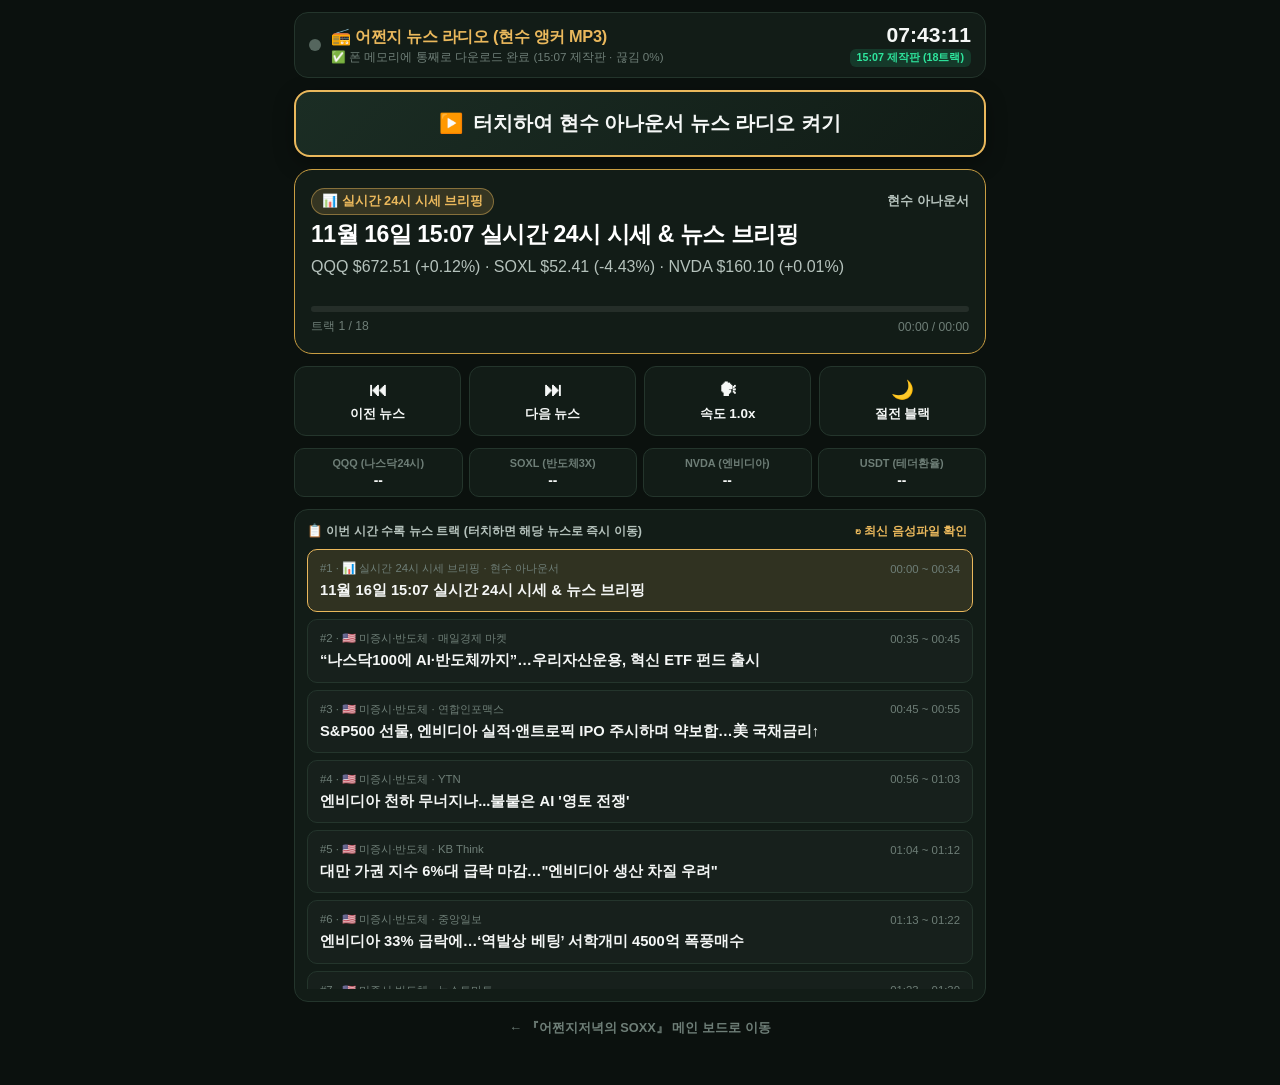
==== mp3.html @ 47e80080 "Add full memory-blob MP3 radio player (mp3.html) to eliminate browser cache and buffering" ====
<!DOCTYPE html>
<html lang="ko">
<head>
  <meta charset="UTF-8" />
  <meta name="viewport" content="width=device-width, initial-scale=1.0, maximum-scale=3.0, viewport-fit=cover" />
  <meta name="theme-color" content="#0B110E" />
  <meta name="apple-mobile-web-app-capable" content="yes" />
  <meta name="mobile-web-app-capable" content="yes" />
  <meta name="apple-mobile-web-app-status-bar-style" content="black-translucent" />
  <meta name="apple-mobile-web-app-title" content="어쩐지 뉴스라디오" />
  <title>📻 어쩐지 뉴스 라디오 (현수 아나운서 MP3)</title>
  <link rel="icon" type="image/svg+xml" href="./icon.svg" />
  <style>
    :root {
      --bg-main: #0b110e;
      --bg-card: #121c17;
      --bg-card-active: #182720;
      --border-soft: #24352c;
      --border-gold: #c89d42;
      --gold: #eab85c;
      --mint: #2ee59d;
      --text-main: #f5f7f6;
      --text-sub: #b5c2bc;
      --text-muted: #6e7e77;
    }

    body.oled-black {
      --bg-main: #000000;
      --bg-card: #050505;
      --bg-card-active: #0c0c0c;
      --border-soft: #1a1a1a;
    }

    * {
      box-sizing: border-box;
      -webkit-tap-highlight-color: transparent;
    }

    html, body {
      margin: 0;
      padding: 0;
      background: var(--bg-main);
      color: var(--text-main);
      font-family: -apple-system, BlinkMacSystemFont, "Apple SD Gothic Neo", "Pretendard", "Malgun Gothic", sans-serif;
      min-height: 100vh;
      overflow-x: hidden;
    }

    .radio-wrap {
      max-width: 720px;
      margin: 0 auto;
      padding: 12px 14px 48px;
      display: flex;
      flex-direction: column;
      gap: 12px;
    }

    .top-bar {
      display: flex;
      align-items: center;
      justify-content: space-between;
      gap: 8px;
      padding: 10px 14px;
      background: var(--bg-card);
      border: 1px solid var(--border-soft);
      border-radius: 14px;
    }

    .brand-box {
      display: flex;
      align-items: center;
      gap: 10px;
    }

    .live-dot {
      width: 12px;
      height: 12px;
      border-radius: 50%;
      background: #55665e;
      flex-shrink: 0;
    }

    .live-dot.on {
      background: var(--mint);
      box-shadow: 0 0 10px var(--mint);
      animation: pulseDot 1.8s infinite;
    }

    @keyframes pulseDot {
      0%, 100% { opacity: 1; transform: scale(1); }
      50% { opacity: 0.45; transform: scale(0.88); }
    }

    .brand-title {
      font-size: 1.02rem;
      font-weight: 800;
      letter-spacing: -0.02em;
      margin: 0;
      color: var(--gold);
    }

    .brand-sub {
      font-size: 0.73rem;
      color: var(--text-muted);
      margin: 2px 0 0;
    }

    .clock-box {
      text-align: right;
    }

    .clock-time {
      font-size: 1.32rem;
      font-weight: 900;
      font-variant-numeric: tabular-nums;
      color: var(--text-main);
    }

    .mini-badge {
      display: inline-block;
      font-size: 0.67rem;
      font-weight: 700;
      padding: 2px 7px;
      border-radius: 6px;
      background: rgba(46, 229, 157, 0.14);
      color: var(--mint);
      margin-top: 2px;
    }

    .hero-power-btn {
      width: 100%;
      padding: 18px 16px;
      border-radius: 16px;
      border: 2px solid var(--gold);
      background: linear-gradient(135deg, #1b2d24 0%, #111c16 100%);
      color: var(--text-main);
      font-size: 1.22rem;
      font-weight: 900;
      cursor: pointer;
      display: flex;
      align-items: center;
      justify-content: center;
      gap: 10px;
      box-shadow: 0 6px 20px rgba(0, 0, 0, 0.35);
    }

    .hero-power-btn.playing {
      background: linear-gradient(135deg, #0f3828 0%, #092218 100%);
      border-color: var(--mint);
      color: var(--mint);
    }

    .now-playing-board {
      background: var(--bg-card);
      border: 1.5px solid var(--border-gold);
      border-radius: 18px;
      padding: 18px 16px;
      min-height: 185px;
      display: flex;
      flex-direction: column;
      justify-content: space-between;
      gap: 12px;
    }

    .np-top-row {
      display: flex;
      align-items: center;
      justify-content: space-between;
      gap: 8px;
      flex-wrap: wrap;
    }

    .np-cat-pill {
      display: inline-flex;
      align-items: center;
      gap: 6px;
      background: rgba(234, 184, 92, 0.16);
      border: 1px solid rgba(234, 184, 92, 0.45);
      color: var(--gold);
      font-size: 0.8rem;
      font-weight: 800;
      padding: 4px 10px;
      border-radius: 999px;
    }

    .np-meta {
      font-size: 0.8rem;
      color: var(--text-sub);
      font-weight: 600;
    }

    .np-headline {
      font-size: 1.44rem;
      font-weight: 900;
      line-height: 1.38;
      letter-spacing: -0.02em;
      color: #ffffff;
      margin: 4px 0;
      word-break: keep-all;
    }

    .np-summary {
      font-size: 1.0rem;
      line-height: 1.5;
      color: var(--text-sub);
      margin: 0;
      word-break: keep-all;
    }

    .progress-bar-wrap {
      width: 100%;
      height: 6px;
      background: rgba(255, 255, 255, 0.08);
      border-radius: 999px;
      overflow: hidden;
      margin-top: 4px;
    }

    .progress-bar-fill {
      height: 100%;
      width: 0%;
      background: linear-gradient(90deg, var(--gold), var(--mint));
      transition: width 0.25s linear;
    }

    .np-footer {
      display: flex;
      align-items: center;
      justify-content: space-between;
      gap: 8px;
      padding-top: 6px;
      font-size: 0.76rem;
      color: var(--text-muted);
      font-variant-numeric: tabular-nums;
    }

    .control-grid {
      display: grid;
      grid-template-columns: repeat(4, 1fr);
      gap: 8px;
    }

    .ctrl-btn {
      background: var(--bg-card);
      border: 1px solid var(--border-soft);
      color: var(--text-main);
      padding: 12px 6px;
      border-radius: 12px;
      font-size: 0.84rem;
      font-weight: 800;
      cursor: pointer;
      display: flex;
      flex-direction: column;
      align-items: center;
      justify-content: center;
      gap: 4px;
    }

    .ctrl-btn:active {
      background: var(--bg-card-active);
    }

    .ctrl-btn .ic {
      font-size: 1.15rem;
    }

    .quote-strip {
      display: grid;
      grid-template-columns: repeat(4, 1fr);
      gap: 6px;
    }

    .q-item {
      background: var(--bg-card);
      border: 1px solid var(--border-soft);
      border-radius: 10px;
      padding: 8px 6px;
      text-align: center;
    }

    .q-sym {
      font-size: 0.68rem;
      font-weight: 800;
      color: var(--text-muted);
    }

    .q-val {
      font-size: 0.86rem;
      font-weight: 900;
      margin-top: 2px;
      font-variant-numeric: tabular-nums;
    }

    .up { color: #ff5c5c; }
    .dn { color: #4da3ff; }

    .section-box {
      background: var(--bg-card);
      border: 1px solid var(--border-soft);
      border-radius: 14px;
      padding: 12px;
    }

    .section-label {
      font-size: 0.78rem;
      font-weight: 800;
      color: var(--text-sub);
      margin-bottom: 8px;
      display: flex;
      align-items: center;
      justify-content: space-between;
    }

    .queue-list {
      display: flex;
      flex-direction: column;
      gap: 7px;
      max-height: 440px;
      overflow-y: auto;
    }

    .q-news-row {
      padding: 11px 12px;
      border-radius: 10px;
      border: 1px solid var(--border-soft);
      background: rgba(255, 255, 255, 0.02);
      cursor: pointer;
      display: flex;
      flex-direction: column;
      gap: 4px;
    }

    .q-news-row.current {
      border-color: var(--gold);
      background: rgba(234, 184, 92, 0.14);
    }

    .qn-meta {
      display: flex;
      align-items: center;
      justify-content: space-between;
      font-size: 0.71rem;
      color: var(--text-muted);
    }

    .qn-title {
      font-size: 0.92rem;
      font-weight: 700;
      color: var(--text-main);
      line-height: 1.38;
      word-break: keep-all;
    }
  </style>
</head>
<body>
  <div class="radio-wrap">
    <header class="top-bar">
      <div class="brand-box">
        <div class="live-dot" id="liveDot"></div>
        <div>
          <h1 class="brand-title">📻 어쩐지 뉴스 라디오 (현수 앵커 MP3)</h1>
          <p class="brand-sub" id="syncStatusTxt">통짜 MP3 연속 재생 · 버벅임 0% · 화면 꺼도 재생</p>
        </div>
      </div>
      <div class="clock-box">
        <div class="clock-time" id="clockTime">00:00:00</div>
        <span class="mini-badge" id="editionBadge">최신판 로드 중</span>
      </div>
    </header>

    <button type="button" class="hero-power-btn" id="btnPower">
      <span id="powerIcon">▶️</span>
      <span id="powerText">터치하여 현수 아나운서 뉴스 라디오 켜기</span>
    </button>

    <!-- 실제 단일 MP3 오디오 엘리먼트 (화면 잠금/백그라운드에서도 끊김 없이 연속 재생) -->
    <audio id="radioAudio" preload="auto" loop playsinline></audio>

    <section class="now-playing-board" aria-live="polite">
      <div>
        <div class="np-top-row">
          <span class="np-cat-pill" id="npCategory">📻 현수 아나운서 브리핑</span>
          <span class="np-meta" id="npSourceTime">통짜 MP3 방식 · 버벅임 제로</span>
        </div>
        <h2 class="np-headline" id="npHeadline">위 재생 버튼을 누르시면 미증시 방송과 동일한 현수 아나운서 목소리로 연속 재생됩니다.</h2>
        <p class="np-summary" id="npSummary">단일 MP3 음성파일을 통째로 재생하므로 폰 화면을 꺼놓아도(잠금화면에서도) 여자 기계음이나 버벅거림 없이 라디오처럼 계속 들으실 수 있습니다.</p>
      </div>
      <div>
        <div class="progress-bar-wrap">
          <div class="progress-bar-fill" id="progressBarFill"></div>
        </div>
        <div class="np-footer">
          <span id="npTrackInfo">대기 중</span>
          <span id="npTimeInfo">00:00 / 00:00</span>
        </div>
      </div>
    </section>

    <div class="control-grid">
      <button type="button" class="ctrl-btn" id="btnPrev">
        <span class="ic">⏮</span>
        <span>이전 뉴스</span>
      </button>
      <button type="button" class="ctrl-btn" id="btnNext">
        <span class="ic">⏭</span>
        <span>다음 뉴스</span>
      </button>
      <button type="button" class="ctrl-btn" id="btnSpeed">
        <span class="ic">🗣</span>
        <span id="speedLabel">속도 1.0x</span>
      </button>
      <button type="button" class="ctrl-btn" id="btnOled">
        <span class="ic">🌙</span>
        <span>절전 블랙</span>
      </button>
    </div>

    <div class="quote-strip">
      <div class="q-item">
        <div class="q-sym">QQQ (나스닥24시)</div>
        <div class="q-val" id="qQqq">--</div>
      </div>
      <div class="q-item">
        <div class="q-sym">SOXL (반도체3X)</div>
        <div class="q-val" id="qSoxl">--</div>
      </div>
      <div class="q-item">
        <div class="q-sym">NVDA (엔비디아)</div>
        <div class="q-val" id="qNvda">--</div>
      </div>
      <div class="q-item">
        <div class="q-sym">USDT (테더환율)</div>
        <div class="q-val" id="qUsdt">--</div>
      </div>
    </div>

    <section class="section-box">
      <div class="section-label">
        <span>📋 이번 시간 수록 뉴스 트랙 (터치하면 해당 뉴스로 즉시 이동)</span>
        <button type="button" id="btnReloadMeta" style="background:none;border:none;color:var(--gold);font-size:0.75rem;font-weight:800;cursor:pointer;">↻ 최신 음성파일 확인</button>
      </div>
      <div class="queue-list" id="trackList">
        <div style="padding:20px;text-align:center;color:var(--text-muted);">뉴스 라디오 목록을 불러오는 중...</div>
      </div>
    </section>

    <div style="text-align:center;margin-top:4px;">
      <a href="./index.html" style="color:var(--text-muted);font-size:0.8rem;text-decoration:none;font-weight:700;">← 『어쩐지저녁의 SOXX』 메인 보드로 이동</a>
    </div>
  </div>

  <script>
    (function () {
      "use strict";

      const audio = document.getElementById("radioAudio");
      const speeds = [0.95, 1.0, 1.08, 1.18];
      let speedIdx = 1;
      let cues = [];
      let currentCueIdx = -1;
      let loadedUpdatedAt = "";
      let oledBlack = localStorage.getItem("evening_radio_oled") === "1";

      if (oledBlack) document.body.classList.add("oled-black");

      function fmtSec(sec) {
        if (!sec || isNaN(sec) || sec < 0) return "00:00";
        const m = Math.floor(sec / 60);
        const s = Math.floor(sec % 60);
        return `${String(m).padStart(2, "0")}:${String(s).padStart(2, "0")}`;
      }

      function updateMediaSession(cue) {
        if ("mediaSession" in navigator && cue) {
          try {
            navigator.mediaSession.metadata = new MediaMetadata({
              title: cue.title || "어쩐지 뉴스 라디오",
              artist: `${cue.category || "실시간 뉴스"} · ${cue.source || "현수 아나운서"}`,
              album: "어쩐지의 미국 증시 라이브",
            });
            navigator.mediaSession.setActionHandler("play", () => audio.play());
            navigator.mediaSession.setActionHandler("pause", () => audio.pause());
            navigator.mediaSession.setActionHandler("nexttrack", () => jumpToCue(currentCueIdx + 1));
            navigator.mediaSession.setActionHandler("previoustrack", () => jumpToCue(currentCueIdx - 1));
          } catch (_) {}
        }
      }

      let currentBlobUrl = null;

      async function loadRadioPackage(forceReloadAudio = false) {
        try {
          const ts = Date.now();
          const r = await fetch(`./latest_news_radio.json?t=${ts}`, { cache: "no-store" });
          if (!r.ok) return;
          const data = await r.json();
          if (!data || !Array.isArray(data.cues)) return;

          const isNewEdition = loadedUpdatedAt !== data.updated_at;
          loadedUpdatedAt = data.updated_at || "";
          cues = data.cues;

          document.getElementById("editionBadge").textContent = `${data.updated_hm || "최신"} 제작판 (${data.track_count || cues.length}트랙)`;
          document.getElementById("syncStatusTxt").textContent =
            `음성파일 버퍼링 중... (${data.updated_at})`;

          if (isNewEdition || forceReloadAudio || !audio.src) {
            const wasPlaying = !audio.paused;
            const mp3Resp = await fetch(`./latest_news_radio.mp3?v=${encodeURIComponent(loadedUpdatedAt || ts)}`, { cache: "no-store" });
            if (mp3Resp.ok) {
              const blob = await mp3Resp.blob();
              if (currentBlobUrl) URL.revokeObjectURL(currentBlobUrl);
              currentBlobUrl = URL.createObjectURL(blob);
              audio.src = currentBlobUrl;
              audio.playbackRate = speeds[speedIdx];
              document.getElementById("syncStatusTxt").textContent =
                `✅ 폰 메모리에 통째로 다운로드 완료 (${data.updated_hm} 제작판 · 끊김 0%)`;
              if (wasPlaying) {
                audio.play().catch(() => {});
              }
            }
          }

          renderTrackList();
          if (currentCueIdx < 0 && cues.length > 0) {
            applyCueToUI(0);
          }
        } catch (_) {}
      }

      function applyCueToUI(idx) {
        if (!cues.length) return;
        const safeIdx = Math.max(0, Math.min(cues.length - 1, idx));
        currentCueIdx = safeIdx;
        const c = cues[safeIdx];
        document.getElementById("npCategory").textContent = c.category || "📻 뉴스 브리핑";
        document.getElementById("npSourceTime").textContent = c.source || "현수 아나운서";
        document.getElementById("npHeadline").textContent = c.title || "";
        document.getElementById("npSummary").textContent = c.summary || "";
        document.getElementById("npTrackInfo").textContent = `트랙 ${safeIdx + 1} / ${cues.length}`;
        updateMediaSession(c);

        document.querySelectorAll("#trackList .q-news-row").forEach((el, i) => {
          el.classList.toggle("current", i === safeIdx);
        });
      }

      function jumpToCue(idx) {
        if (!cues.length) return;
        const target = (idx + cues.length) % cues.length;
        const cue = cues[target];
        if (!cue) return;
        audio.currentTime = Math.max(0, cue.start);
        applyCueToUI(target);
        if (audio.paused) {
          audio.play().catch(() => {});
        }
      }

      function renderTrackList() {
        const el = document.getElementById("trackList");
        if (!cues.length) return;
        el.innerHTML = cues
          .map(
            (c, i) => `
            <div class="q-news-row ${i === currentCueIdx ? "current" : ""}" data-idx="${i}">
              <div class="qn-meta">
                <span>#${i + 1} · ${c.category || ""} · ${c.source || ""}</span>
                <span>${fmtSec(c.start)} ~ ${fmtSec(c.end)}</span>
              </div>
              <div class="qn-title">${c.title}</div>
            </div>
          `
          )
          .join("");

        el.querySelectorAll(".q-news-row").forEach((row) => {
          row.addEventListener("click", () => {
            const idx = parseInt(row.getAttribute("data-idx") || "0", 10);
            jumpToCue(idx);
          });
        });
      }

      function syncPowerUI() {
        const btn = document.getElementById("btnPower");
        const ic = document.getElementById("powerIcon");
        const txt = document.getElementById("powerText");
        const dot = document.getElementById("liveDot");
        if (!audio.paused) {
          btn.classList.add("playing");
          ic.textContent = "⏸";
          txt.textContent = "현수 아나운서 뉴스 라디오 재생 중 (터치 시 일시정지)";
          dot.classList.add("on");
        } else {
          btn.classList.remove("playing");
          ic.textContent = "▶️";
          txt.textContent = "터치하여 현수 아나운서 뉴스 라디오 켜기";
          dot.classList.remove("on");
        }
      }

      audio.addEventListener("play", syncPowerUI);
      audio.addEventListener("pause", syncPowerUI);
      audio.addEventListener("timeupdate", () => {
        const cur = audio.currentTime || 0;
        const dur = audio.duration || 1;
        document.getElementById("progressBarFill").style.width = `${Math.min(100, (cur / dur) * 100).toFixed(1)}%`;
        document.getElementById("npTimeInfo").textContent = `${fmtSec(cur)} / ${fmtSec(dur)}`;

        for (let i = 0; i < cues.length; i++) {
          if (cur >= cues[i].start && cur <= cues[i].end + 0.6) {
            if (currentCueIdx !== i) {
              applyCueToUI(i);
            }
            break;
          }
        }
      });

      document.getElementById("btnPower").addEventListener("click", () => {
        if (audio.paused) {
          audio.play().catch(() => {});
        } else {
          audio.pause();
        }
      });

      document.getElementById("btnPrev").addEventListener("click", () => jumpToCue(currentCueIdx - 1));
      document.getElementById("btnNext").addEventListener("click", () => jumpToCue(currentCueIdx + 1));

      document.getElementById("btnSpeed").addEventListener("click", () => {
        speedIdx = (speedIdx + 1) % speeds.length;
        audio.playbackRate = speeds[speedIdx];
        document.getElementById("speedLabel").textContent = `속도 ${speeds[speedIdx]}x`;
      });

      document.getElementById("btnOled").addEventListener("click", () => {
        oledBlack = !oledBlack;
        localStorage.setItem("evening_radio_oled", oledBlack ? "1" : "0");
        document.body.classList.toggle("oled-black", oledBlack);
      });

      document.getElementById("btnReloadMeta").addEventListener("click", () => {
        loadRadioPackage(true);
      });

      async function refreshLiveQuotes() {
        try {
          const [bnResp, ubResp] = await Promise.all([
            fetch("https://fapi.binance.com/fapi/v1/ticker/24hr", { cache: "no-store" }).catch(() => null),
            fetch("https://api.upbit.com/v1/ticker?markets=KRW-USDT", { cache: "no-store" }).catch(() => null),
          ]);
          if (bnResp && bnResp.ok) {
            const rows = await bnResp.json();
            const map = {};
            rows.forEach((r) => { map[r.symbol] = r; });
            const setQ = (id, sym) => {
              const o = map[sym];
              const el = document.getElementById(id);
              if (!o || !el) return;
              const p = parseFloat(o.lastPrice);
              const pct = parseFloat(o.priceChangePercent);
              el.textContent = `$${p.toFixed(2)} (${pct >= 0 ? "+" : ""}${pct.toFixed(1)}%)`;
              el.className = "q-val " + (pct >= 0 ? "up" : "dn");
            };
            setQ("qQqq", "QQQUSDT");
            setQ("qSoxl", "SOXLUSDT");
            setQ("qNvda", "NVDAUSDT");
          }
          if (ubResp && ubResp.ok) {
            const u = await ubResp.json();
            if (u[0]?.trade_price) {
              document.getElementById("qUsdt").textContent = `${Math.round(u[0].trade_price).toLocaleString()}원`;
            }
          }
        } catch (_) {}
      }

      setInterval(() => {
        const d = new Date();
        document.getElementById("clockTime").textContent =
          `${String(d.getHours()).padStart(2, "0")}:${String(d.getMinutes()).padStart(2, "0")}:${String(d.getSeconds()).padStart(2, "0")}`;
      }, 1000);

      loadRadioPackage(true);
      refreshLiveQuotes();
      // 3분마다 새 MP3 버전이 올라왔는지 자동 확인
      setInterval(() => loadRadioPackage(false), 180 * 1000);
      setInterval(refreshLiveQuotes, 30 * 1000);
    })();
  </script>
</body>
</html>
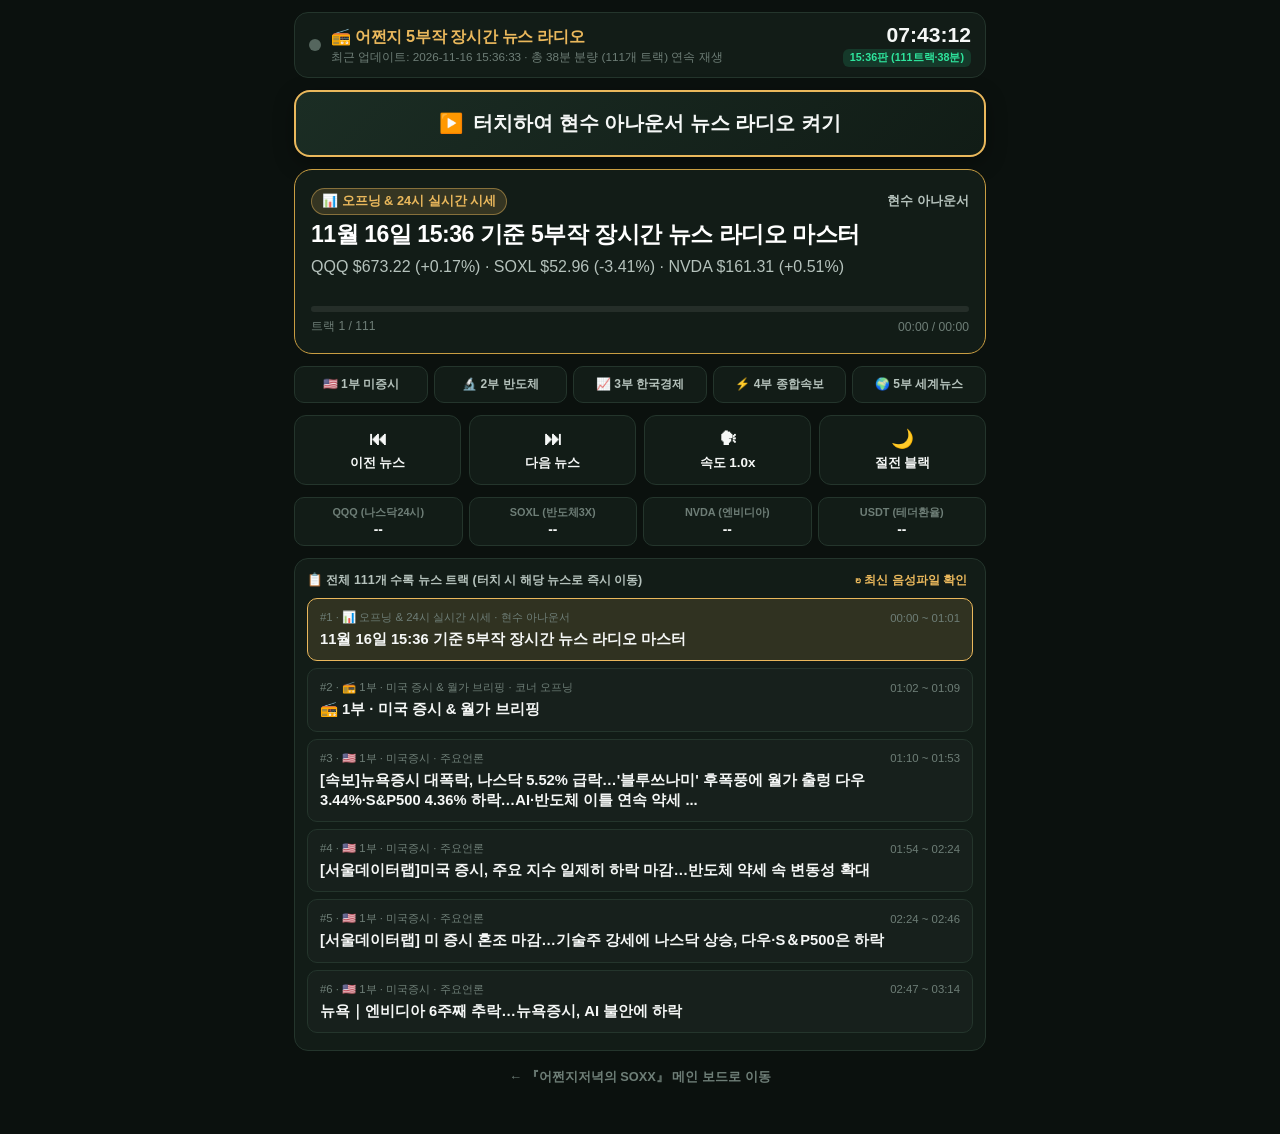
==== commit be05d473: "Deploy 5-part 40-min (111 tracks) seamless Hyunsu news radio MP3" ====
--- a/mp3.html
+++ b/mp3.html
@@ -8,7 +8,7 @@
   <meta name="mobile-web-app-capable" content="yes" />
   <meta name="apple-mobile-web-app-status-bar-style" content="black-translucent" />
   <meta name="apple-mobile-web-app-title" content="어쩐지 뉴스라디오" />
-  <title>📻 어쩐지 뉴스 라디오 (현수 아나운서 MP3)</title>
+  <title>📻 어쩐지 5부작 장시간 뉴스 라디오 (현수 아나운서 MP3)</title>
   <link rel="icon" type="image/svg+xml" href="./icon.svg" />
   <style>
     :root {
@@ -234,6 +234,30 @@
       font-variant-numeric: tabular-nums;
     }
 
+    .part-jump-grid {
+      display: grid;
+      grid-template-columns: repeat(5, 1fr);
+      gap: 6px;
+    }
+
+    .part-btn {
+      background: var(--bg-card);
+      border: 1px solid var(--border-soft);
+      color: var(--text-sub);
+      padding: 9px 4px;
+      border-radius: 10px;
+      font-size: 0.75rem;
+      font-weight: 800;
+      cursor: pointer;
+      text-align: center;
+    }
+
+    .part-btn:active, .part-btn.active {
+      border-color: var(--gold);
+      color: var(--gold);
+      background: rgba(234, 184, 92, 0.14);
+    }
+
     .control-grid {
       display: grid;
       grid-template-columns: repeat(4, 1fr);
@@ -358,8 +382,8 @@
       <div class="brand-box">
         <div class="live-dot" id="liveDot"></div>
         <div>
-          <h1 class="brand-title">📻 어쩐지 뉴스 라디오 (현수 앵커 MP3)</h1>
-          <p class="brand-sub" id="syncStatusTxt">통짜 MP3 연속 재생 · 버벅임 0% · 화면 꺼도 재생</p>
+          <h1 class="brand-title">📻 어쩐지 5부작 장시간 뉴스 라디오</h1>
+          <p class="brand-sub" id="syncStatusTxt">111트랙(약 40분) 통짜 MP3 연속 재생 · 끊김 0%</p>
         </div>
       </div>
       <div class="clock-box">
@@ -373,17 +397,17 @@
       <span id="powerText">터치하여 현수 아나운서 뉴스 라디오 켜기</span>
     </button>
 
-    <!-- 실제 단일 MP3 오디오 엘리먼트 (화면 잠금/백그라운드에서도 끊김 없이 연속 재생) -->
+    <!-- 단일 대용량 MP3 오디오 엘리먼트 (화면 잠금/백그라운드에서도 끊김 없이 연속 반복 재생) -->
     <audio id="radioAudio" preload="auto" loop playsinline></audio>
 
     <section class="now-playing-board" aria-live="polite">
       <div>
         <div class="np-top-row">
-          <span class="np-cat-pill" id="npCategory">📻 현수 아나운서 브리핑</span>
+          <span class="np-cat-pill" id="npCategory">📻 현수 아나운서 5부작 브리핑</span>
           <span class="np-meta" id="npSourceTime">통짜 MP3 방식 · 버벅임 제로</span>
         </div>
-        <h2 class="np-headline" id="npHeadline">위 재생 버튼을 누르시면 미증시 방송과 동일한 현수 아나운서 목소리로 연속 재생됩니다.</h2>
-        <p class="np-summary" id="npSummary">단일 MP3 음성파일을 통째로 재생하므로 폰 화면을 꺼놓아도(잠금화면에서도) 여자 기계음이나 버벅거림 없이 라디오처럼 계속 들으실 수 있습니다.</p>
+        <h2 class="np-headline" id="npHeadline">위 재생 버튼을 누르시면 약 40분 분량(111개 트랙)의 5부작 뉴스 라디오가 연속 재생됩니다.</h2>
+        <p class="np-summary" id="npSummary">1부 미국증시 · 2부 AI/반도체 · 3부 한국경제 · 4부 국내 종합속보 · 5부 세계/지정학 뉴스가 하나의 MP3 파일에 모두 담겨 있어 화면을 꺼놓아도 끊기지 않습니다.</p>
       </div>
       <div>
         <div class="progress-bar-wrap">
@@ -395,6 +419,15 @@
         </div>
       </div>
     </section>
+
+    <!-- 5부작 코너 바로가기 버튼 -->
+    <div class="part-jump-grid" id="partJumpGrid">
+      <button type="button" class="part-btn" data-part="1부">🇺🇸 1부 미증시</button>
+      <button type="button" class="part-btn" data-part="2부">🔬 2부 반도체</button>
+      <button type="button" class="part-btn" data-part="3부">📈 3부 한국경제</button>
+      <button type="button" class="part-btn" data-part="4부">⚡ 4부 종합속보</button>
+      <button type="button" class="part-btn" data-part="5부">🌍 5부 세계뉴스</button>
+    </div>
 
     <div class="control-grid">
       <button type="button" class="ctrl-btn" id="btnPrev">
@@ -436,7 +469,7 @@
 
     <section class="section-box">
       <div class="section-label">
-        <span>📋 이번 시간 수록 뉴스 트랙 (터치하면 해당 뉴스로 즉시 이동)</span>
+        <span>📋 전체 111개 수록 뉴스 트랙 (터치 시 해당 뉴스로 즉시 이동)</span>
         <button type="button" id="btnReloadMeta" style="background:none;border:none;color:var(--gold);font-size:0.75rem;font-weight:800;cursor:pointer;">↻ 최신 음성파일 확인</button>
       </div>
       <div class="queue-list" id="trackList">
@@ -486,8 +519,6 @@
         }
       }
 
-      let currentBlobUrl = null;
-
       async function loadRadioPackage(forceReloadAudio = false) {
         try {
           const ts = Date.now();
@@ -500,24 +531,17 @@
           loadedUpdatedAt = data.updated_at || "";
           cues = data.cues;
 
-          document.getElementById("editionBadge").textContent = `${data.updated_hm || "최신"} 제작판 (${data.track_count || cues.length}트랙)`;
+          const mins = Math.round((data.duration || 0) / 60);
+          document.getElementById("editionBadge").textContent = `${data.updated_hm || "최신"}판 (${cues.length}트랙·${mins}분)`;
           document.getElementById("syncStatusTxt").textContent =
-            `음성파일 버퍼링 중... (${data.updated_at})`;
+            `최근 업데이트: ${data.updated_at} · 총 ${mins}분 분량 (${cues.length}개 트랙) 연속 재생`;
 
           if (isNewEdition || forceReloadAudio || !audio.src) {
             const wasPlaying = !audio.paused;
-            const mp3Resp = await fetch(`./latest_news_radio.mp3?v=${encodeURIComponent(loadedUpdatedAt || ts)}`, { cache: "no-store" });
-            if (mp3Resp.ok) {
-              const blob = await mp3Resp.blob();
-              if (currentBlobUrl) URL.revokeObjectURL(currentBlobUrl);
-              currentBlobUrl = URL.createObjectURL(blob);
-              audio.src = currentBlobUrl;
-              audio.playbackRate = speeds[speedIdx];
-              document.getElementById("syncStatusTxt").textContent =
-                `✅ 폰 메모리에 통째로 다운로드 완료 (${data.updated_hm} 제작판 · 끊김 0%)`;
-              if (wasPlaying) {
-                audio.play().catch(() => {});
-              }
+            audio.src = `./latest_news_radio.mp3?v=${encodeURIComponent(loadedUpdatedAt || ts)}`;
+            audio.playbackRate = speeds[speedIdx];
+            if (wasPlaying) {
+              audio.play().catch(() => {});
             }
           }
 
@@ -542,6 +566,11 @@
 
         document.querySelectorAll("#trackList .q-news-row").forEach((el, i) => {
           el.classList.toggle("current", i === safeIdx);
+        });
+
+        document.querySelectorAll("#partJumpGrid .part-btn").forEach((btn) => {
+          const p = btn.getAttribute("data-part") || "";
+          btn.classList.toggle("active", Boolean(p && (c.category || "").includes(p)));
         });
       }
 
@@ -609,7 +638,7 @@
         document.getElementById("npTimeInfo").textContent = `${fmtSec(cur)} / ${fmtSec(dur)}`;
 
         for (let i = 0; i < cues.length; i++) {
-          if (cur >= cues[i].start && cur <= cues[i].end + 0.6) {
+          if (cur >= cues[i].start && cur <= cues[i].end + 0.65) {
             if (currentCueIdx !== i) {
               applyCueToUI(i);
             }
@@ -628,6 +657,16 @@
 
       document.getElementById("btnPrev").addEventListener("click", () => jumpToCue(currentCueIdx - 1));
       document.getElementById("btnNext").addEventListener("click", () => jumpToCue(currentCueIdx + 1));
+
+      document.querySelectorAll("#partJumpGrid .part-btn").forEach((btn) => {
+        btn.addEventListener("click", () => {
+          const partKey = btn.getAttribute("data-part") || "";
+          const foundIdx = cues.findIndex((c) => (c.category || "").includes(partKey) || (c.title || "").includes(partKey));
+          if (foundIdx >= 0) {
+            jumpToCue(foundIdx);
+          }
+        });
+      });
 
       document.getElementById("btnSpeed").addEventListener("click", () => {
         speedIdx = (speedIdx + 1) % speeds.length;
@@ -685,7 +724,6 @@
 
       loadRadioPackage(true);
       refreshLiveQuotes();
-      // 3분마다 새 MP3 버전이 올라왔는지 자동 확인
       setInterval(() => loadRadioPackage(false), 180 * 1000);
       setInterval(refreshLiveQuotes, 30 * 1000);
     })();
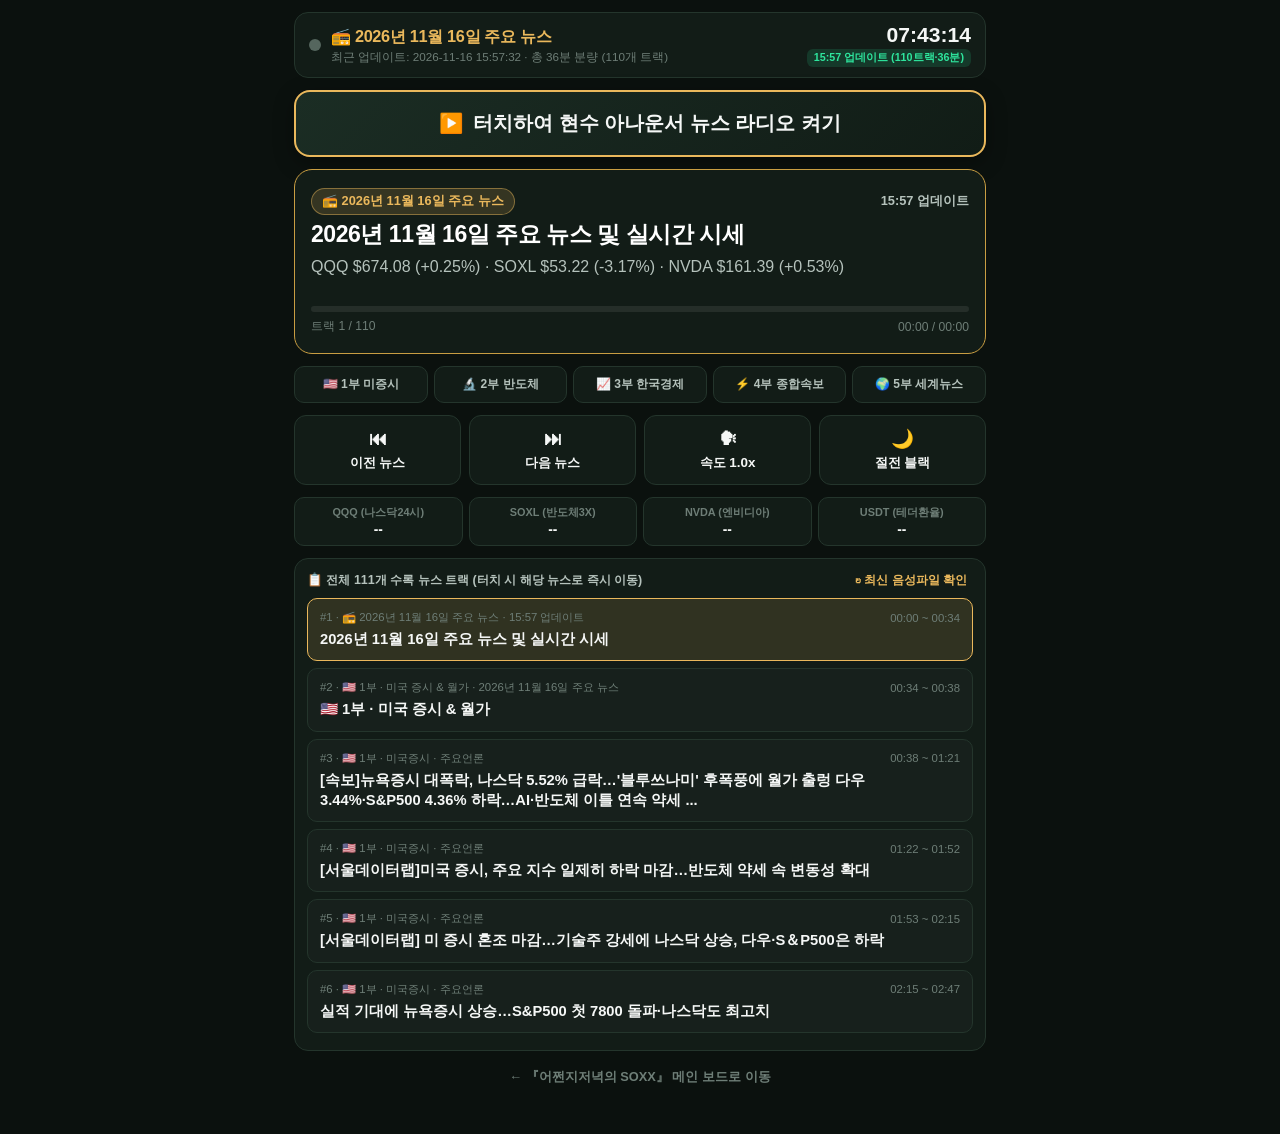
==== commit 7e627080: "Update to clean '2026-11-16 Major News' format with incremental 1-2h caching" ====
--- a/mp3.html
+++ b/mp3.html
@@ -382,8 +382,8 @@
       <div class="brand-box">
         <div class="live-dot" id="liveDot"></div>
         <div>
-          <h1 class="brand-title">📻 어쩐지 5부작 장시간 뉴스 라디오</h1>
-          <p class="brand-sub" id="syncStatusTxt">111트랙(약 40분) 통짜 MP3 연속 재생 · 끊김 0%</p>
+          <h1 class="brand-title" id="mainDateTitle">📻 오늘의 주요 뉴스 라디오</h1>
+          <p class="brand-sub" id="syncStatusTxt">아침 종합 수집 · 1~2시간 주기 새 뉴스 자동 추가</p>
         </div>
       </div>
       <div class="clock-box">
@@ -532,9 +532,12 @@
           cues = data.cues;
 
           const mins = Math.round((data.duration || 0) / 60);
-          document.getElementById("editionBadge").textContent = `${data.updated_hm || "최신"}판 (${cues.length}트랙·${mins}분)`;
+          if (data.date_title) {
+            document.getElementById("mainDateTitle").textContent = `📻 ${data.date_title}`;
+          }
+          document.getElementById("editionBadge").textContent = `${data.updated_hm || "최신"} 업데이트 (${cues.length}트랙·${mins}분)`;
           document.getElementById("syncStatusTxt").textContent =
-            `최근 업데이트: ${data.updated_at} · 총 ${mins}분 분량 (${cues.length}개 트랙) 연속 재생`;
+            `최근 업데이트: ${data.updated_at} · 총 ${mins}분 분량 (${cues.length}개 트랙)`;
 
           if (isNewEdition || forceReloadAudio || !audio.src) {
             const wasPlaying = !audio.paused;
